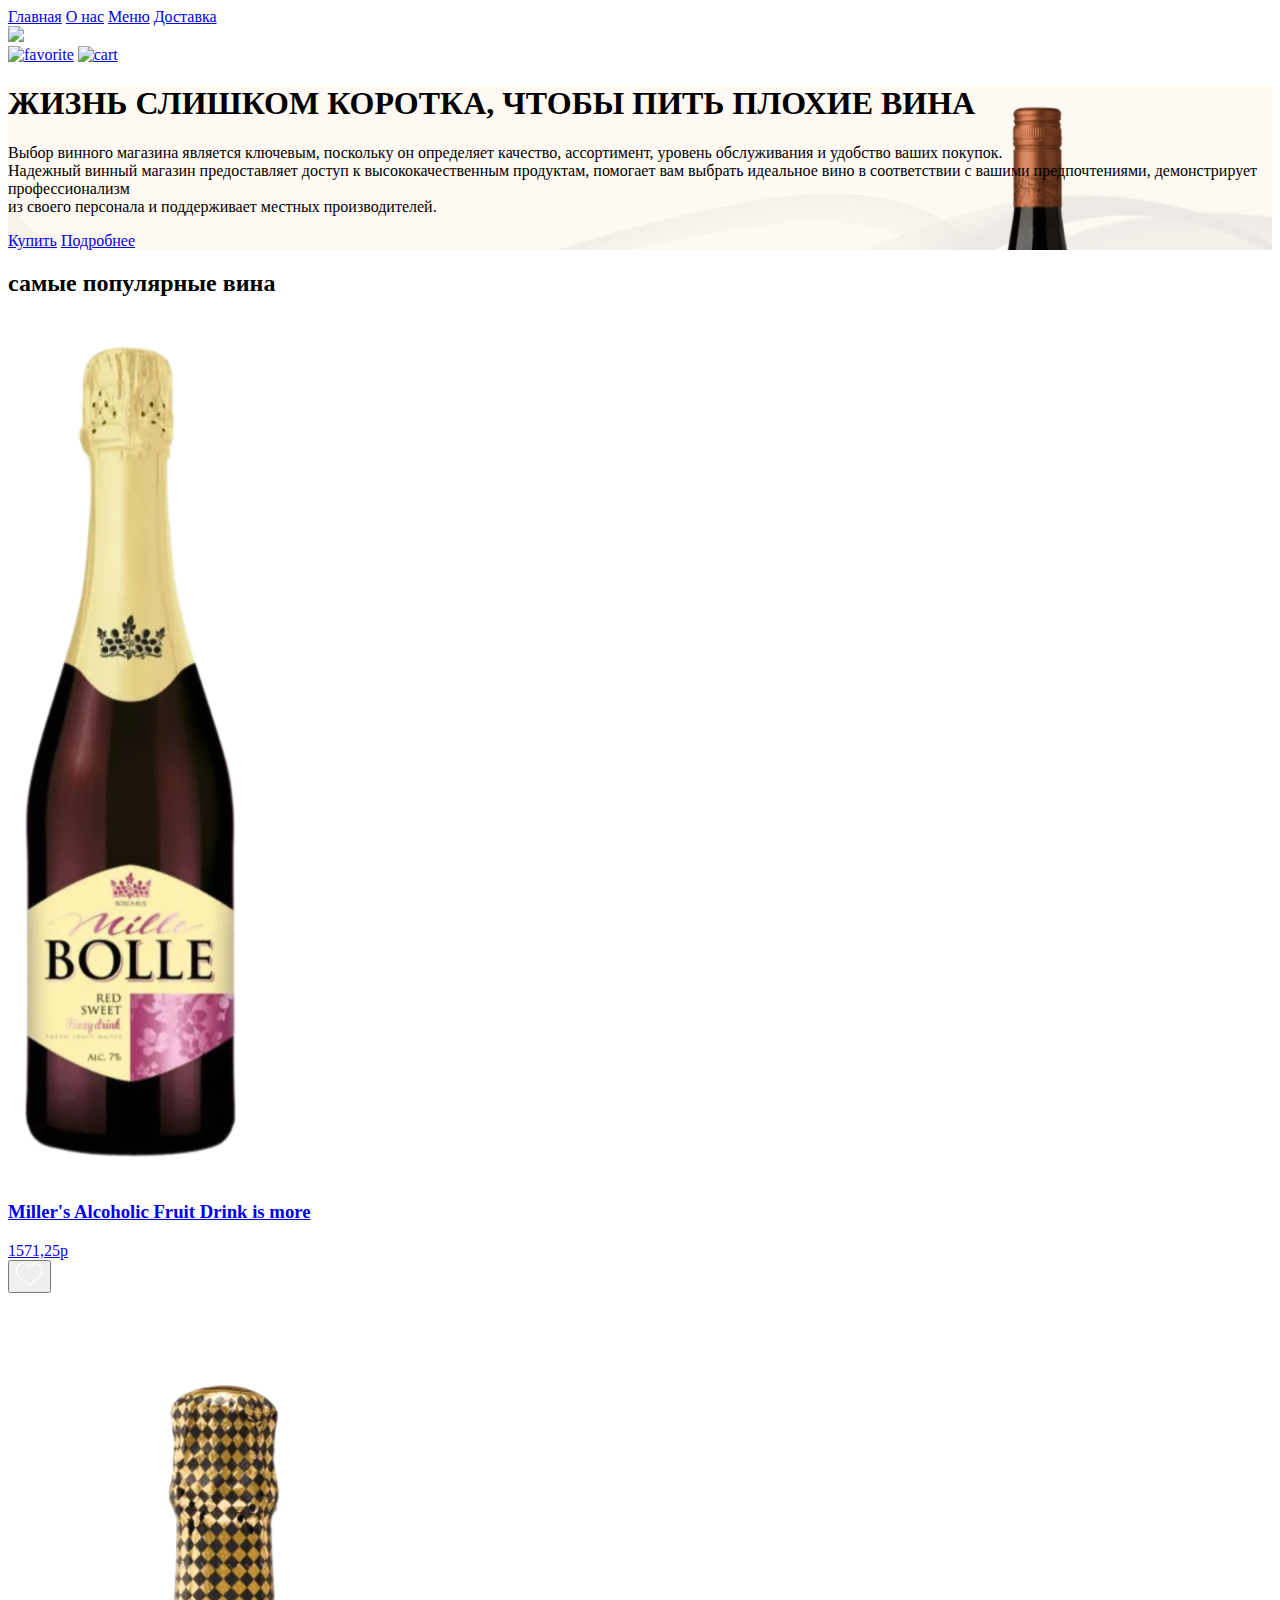
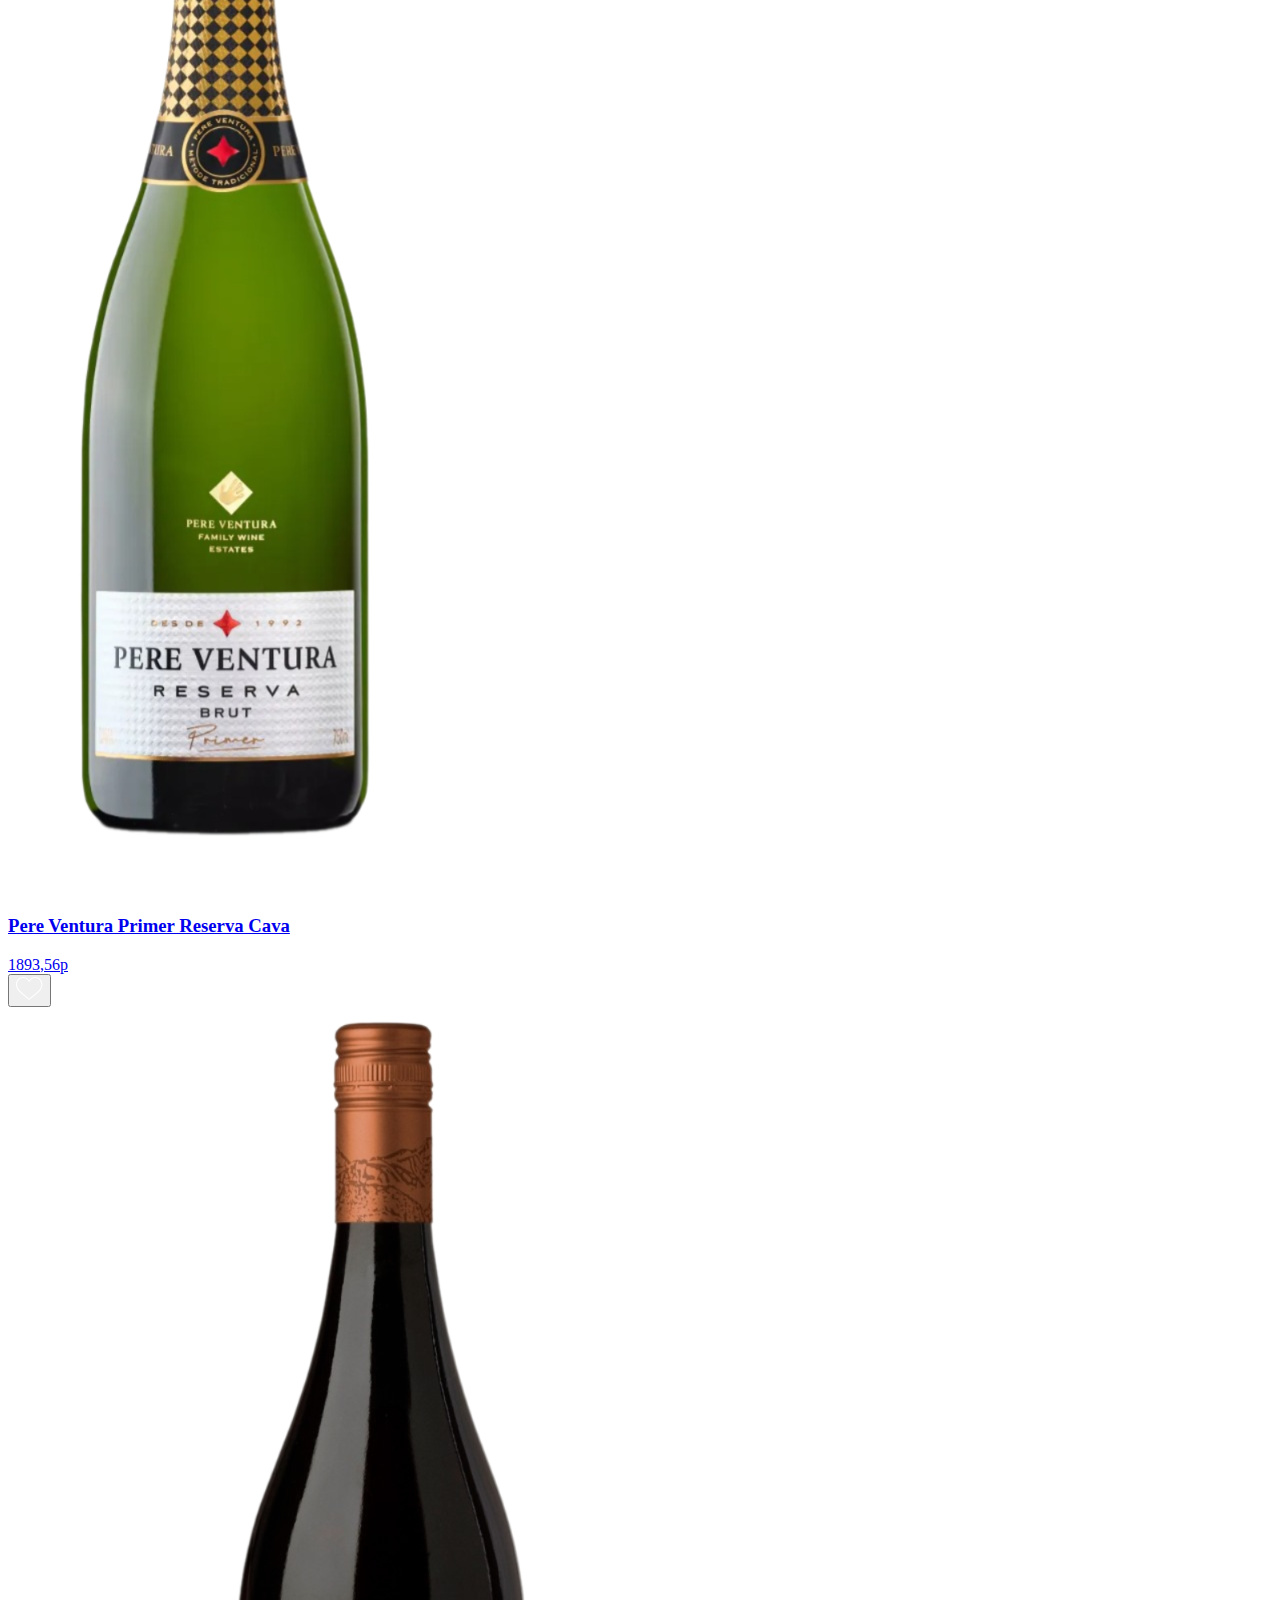
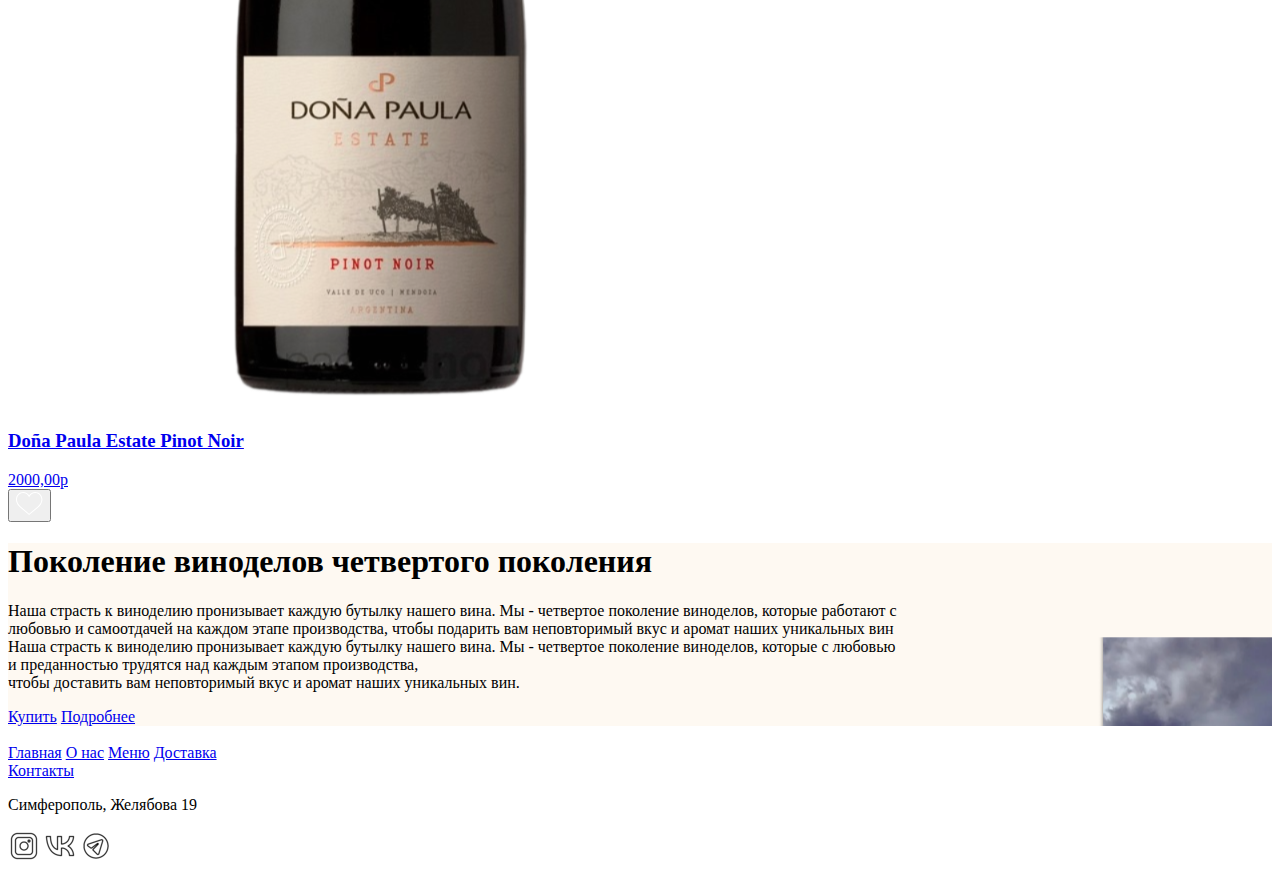
==== index.html @ 8133375e "Add files via upload" ====
<!DOCTYPE html>
<html lang="en">
<head>
    <meta charset="UTF-8">
    <meta name="viewport" content="width=device-width, initial-scale=1.0">
    <title>Constantino</title>
    <link rel="stylesheet" href="style.css">
    <link rel="shortcut icon" href="img/icons8-бокал-для-вина-48.png">
    <link rel="preconnect" href="https://fonts.googleapis.com">
    <link rel="preconnect" href="https://fonts.gstatic.com" crossorigin>
    <link href="https://fonts.googleapis.com/css2?family=Roboto:ital,wght@0,100;0,300;0,400;0,500;0,700;0,900;1,100;1,300;1,400;1,500;1,700;1,900&display=swap" rel="stylesheet">
   
</head>
<body>
    <script>
const result = confirm('Вам есть 18?');

console.log(result);
    </script>

    
    <div class="container">

        <header class="header">
            <div class="header-line">    
                <div class="container">
                    <div class="header-wraperr-contacts">
                        <div class="header-block">
                            <nav class="nav">
                                
                                <a class="nav-link active" href="index.html">Главная</a>
                                <a class="nav-link" href="indexp-adout.html">О нас</a>
                                <a class="nav-link" href="index 6.html">Меню</a>
                                <a class="nav-link" href="index 6.html">Доставка</a>
                            </nav>
        
                        </div>
                        <a href="#" class="logo"><img src="assets/Constantino (2).png" ></a>
                        <div class="header-block-right-contacts">
                            <div class="header-actions">                   
                                <a class="header-link" href="index 6.html"> <img src="img2/heart_icon-icons.com_48290.png" alt="favorite"></a>
                                <a class="header-link" href="index 6.html"> <img src="img2/3643737-cart-drop-shop-shopping-trolly_113425.png" alt=" cart"></a>
                            </div>
        
                        </div>
                    </div>
        
                </div>
            </header>
<div class="container">
<section>
    <div class="info" style="background-image: url(assets/img2/Group\ 13\ \(1\)\ 1.png);">
       
        
            <div class="info-wraperr">
                <div class="info-block">
                    <h1 class="block-title-in">ЖИЗНЬ СЛИШКОМ КОРОТКА, ЧТОБЫ ПИТЬ ПЛОХИЕ ВИНА</h1>
                    <p class="block-title-in-text">Выбор винного магазина является ключевым, поскольку он определяет качество, ассортимент, уровень обслуживания и удобство ваших покупок.<br>
                        Надежный винный магазин предоставляет доступ к высококачественным продуктам,
                        помогает вам выбрать идеальное вино в соответствии с вашими предпочтениями, демонстрирует профессионализм <br>
                        из своего персонала и поддерживает местных производителей.</p>
                         <div class="info-action">
                             <a   class="btn btn-main" href="index 6.html">Купить</a>
                             <a class="btn btn-seconday" href="index 4.html">Подробнее</a>
                         </div>
                     </div>
                 </div>
            </div>
        </div>

    </div>
</section>

<section>
    <div class="container">
        <h2 class="block-title">самые популярные вина</h2>
        <div class="products-wraperr">
            <div class="products-block">
                <a class="products-item" href="index 3.html">
                    <img  class="products-img" src="assets/img2/Remove-bg.ai_1707812772243.png" >
                    <h3 class="products-title">Miller's Alcoholic Fruit Drink is more</h3>
                    <div class="products-footer">
                        <div class="products-prise">
                            1571,25р
                        </div>
                        <button type="button" class="products-favorite">
                            <img src="assets/img2/favorite 1.svg" href="index 1.html" >
                        </button>
                    </div>
               </a>
            </div>

            <div class="products-block">
                <a class="products-item" href="index 2.html">
                    <img  class="products-img" src="assets/img2/Remove-bg.ai_1707818458191.png" >
                    <h3 class="products-title">Pere Ventura Primer Reserva Cava </h3>
                    <div class="products-footer">
                        <div class="products-prise">
                            1893,56р
                        </div>
                        <button type="button" class="products-favorite">
                            <img src="assets/img2/favorite 1.svg" >
                        </button>
                    </div>
               </a>
            </div> <div class="products-block">
                <a class="products-item" href="index 1.html">
                    <img  class="products-img" src="assets/img2/Remove-bg.ai_1707818249839.png" >
                    <h3 class="products-title">Doña Paula Estate Pinot Noir</h3>
                    <div class="products-footer">
                        <div class="products-prise">
                            2000,00р
                        </div>
                        <button type="button" class="products-favorite">
                            <img src="assets/img2/favorite 1.svg" >
                        </button>
                    </div>
               </a>
            </div>
        </div>
    </div>
</section>

<section>
    <div class="container">
        <div class="info" style="background-image: url(assets/img2/ffffff.png);">
        
            <div class="info-wraperr">
                <div class="info-block">
                    <h1 class="block-title-info">Поколение виноделов четвертого поколения</h1>
                    <p class="block-title-in-text">Наша страсть к виноделию пронизывает каждую бутылку нашего вина. Мы - четвертое поколение виноделов,
                         которые работают с <br>любовью и самоотдачей на каждом этапе производства, чтобы подарить вам неповторимый вкус и аромат наших уникальных вин<br>
                         Наша страсть к виноделию пронизывает каждую бутылку нашего вина. Мы - четвертое поколение виноделов, которые с любовью<br> и преданностью трудятся над каждым этапом производства,<br>
                          чтобы доставить вам неповторимый вкус и аромат наших уникальных вин.</p>
                         <div class="info-action">
                            <a class="btn btn-main" href="index 6.html">Купить</a>
                            <a class="btn btn-seconday" href="index 4.html">Подробнее</a>
                        </div>
                    </div>
                </div>
            </div>
        </div>

</section>


 <div class="container">   
  <div class="header-line">  
    <footer class="footer">

          
            <div class="footer-wraperr">
                <div class="footer-block">
                <a class="footer-logo" href="#">
                    <img class="footer-logo" src="assets/img2/Constantino (4).png" alt="">
                </a>
                </div>
                <div class="footer-block">
                <nav class="nav nav-footer">
                    <a class="nav-link active" href="index.html">Главная</a>
                    <a class="nav-link" href="index 4.html">О нас</a>
                    <a class="nav-link" href="index 6.html">Меню</a>
                    <a class="nav-link" href="index 6.html">Доставка</a>
                </nav>
                </div>
                <div class="footer-block">
                <nav class="nav nav-footer">
                    <a class="nav-link" href="index 5.html">Контакты</a>
                    <p class="nav-link">Симферополь, Желябова 19</p>
                   
 </nav> </div>

                <a class="nav-link" href="https://instagram.softonic.ru/" ><img src="assets/img2/social_network_media_meta_camera_instagram_icon_225454.png"></a>
                <a  class="nav-link" href="https://vk.com/feed">  <img src="assets/img2/social_media_vk_vkontakte_community_network_logo_icon_225423.png"></a>
                <a  class="nav-link" href="https://t.me/Mouse_ak"><img src="assets/img2/telegram_social_network_media_communication_icon_225440.png"></a> 


            
            </div>
        </div>
    </div>
</div>    
</div>
</footer>

</div></body>
</html>
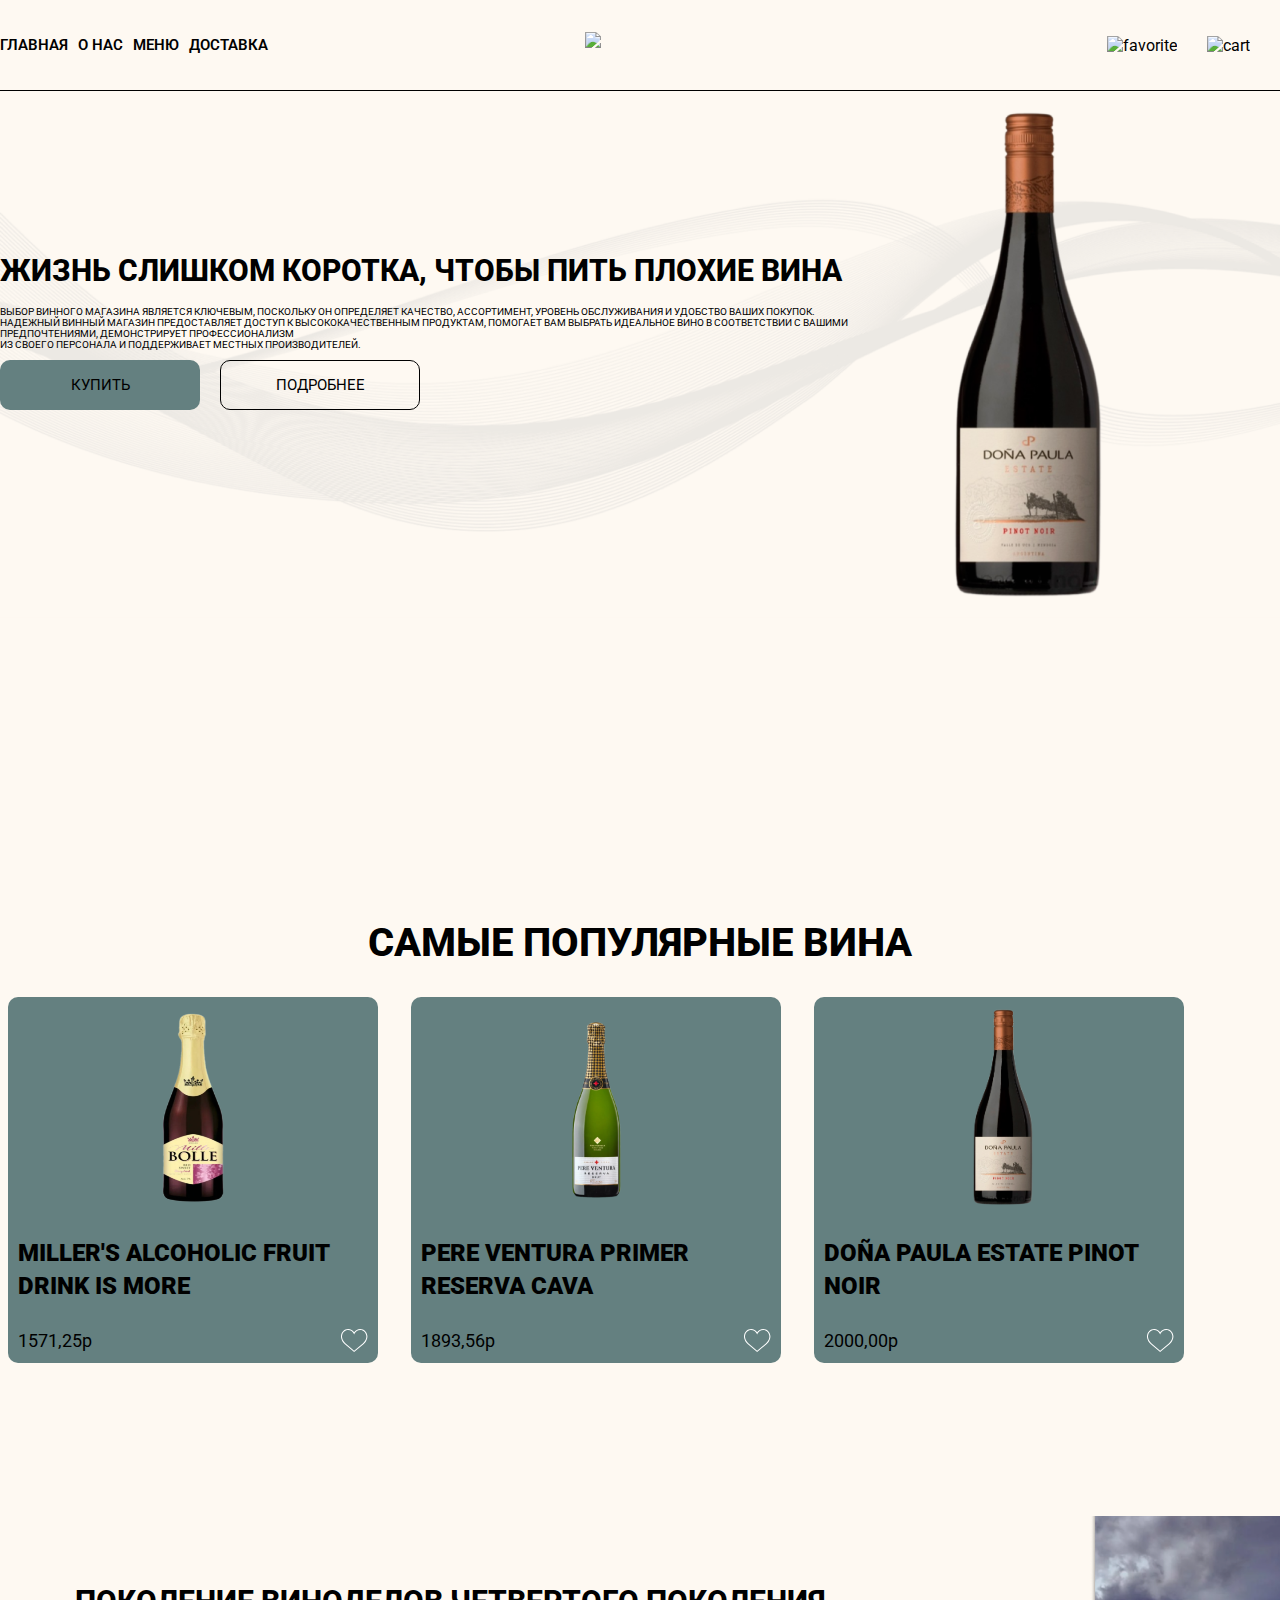
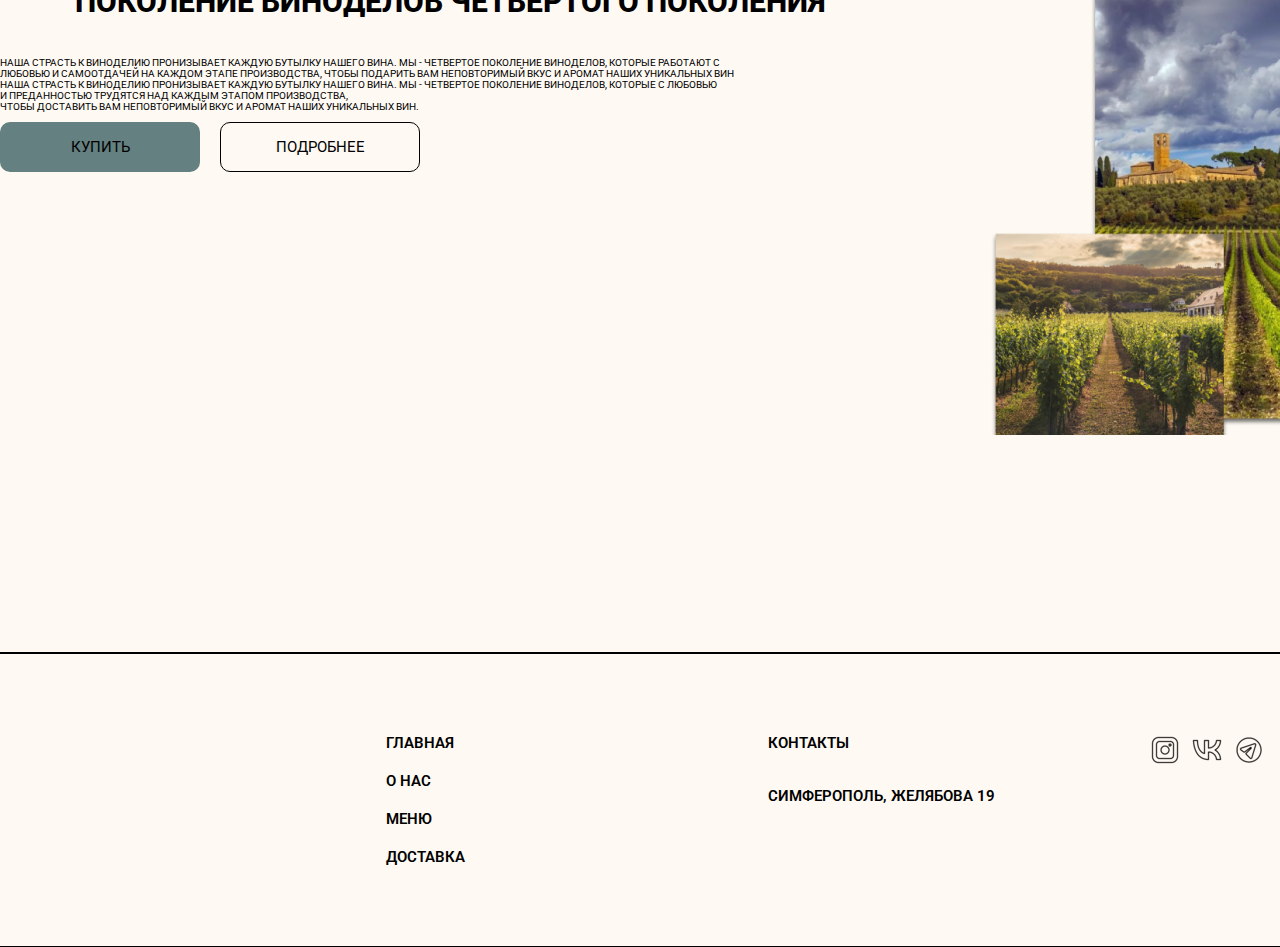
==== commit dee38e66: "Update index.html" ====
--- a/index.html
+++ b/index.html
@@ -4,7 +4,7 @@
     <meta charset="UTF-8">
     <meta name="viewport" content="width=device-width, initial-scale=1.0">
     <title>Constantino</title>
-    <link rel="stylesheet" href="style.css">
+    <link rel="stylesheet" href="css/style.css">
     <link rel="shortcut icon" href="img/icons8-бокал-для-вина-48.png">
     <link rel="preconnect" href="https://fonts.googleapis.com">
     <link rel="preconnect" href="https://fonts.gstatic.com" crossorigin>
@@ -184,4 +184,4 @@
 </footer>
 
 </div></body>
-</html>+</html>
--- a/css/style.css
+++ b/css/style.css
@@ -0,0 +1,875 @@
+html{
+    scroll-behavior: none;
+}
+* {
+    font-family: roboto;
+    box-sizing: border-box;
+    color: black;
+}
+.p{
+    margin: 0 0 5px;
+}
+.container {
+    width: 1280px;  
+    margin: 0 auto;
+}
+
+.btn {
+    min-width: 200px;
+    height: 50px;
+    display: inline-flex;
+    justify-content: center;
+    align-items: center;
+    font-size: 15px;
+    text-transform: uppercase;
+    border-radius: 10px;
+    transition: background-color .2s ease;
+    cursor: pointer;
+    border: 0;
+    outline: 0;
+}
+
+.btn-main:hover {
+    background-color: #2f5656;
+}
+
+.btn-main {
+    background-color: #648080;
+}
+
+.btn-seconday:hover {
+    background-color: #2f5656;
+}
+
+.btn-seconday {
+    border: 1px solid black;
+}
+
+body {
+    margin: 0;
+    background-color: #fef9f2;
+    color: black;
+}
+
+a {
+    color: black;
+    text-decoration: none;
+}
+
+img {
+    display: block;
+}
+
+/*header*/
+
+
+.header-line {
+    border-bottom: 1px solid black;
+}
+
+.header-block {
+    width: 40%;
+}
+.header-block-right-contacts{
+    display: flex;
+    justify-content: flex-end;
+}
+.header-block-right {
+    display: flex;
+    justify-content: flex-end;
+}
+
+.header-line-wraperr {
+    height: 30px;
+    display: flex;
+    align-items: center;
+    justify-content: space-between;
+}
+
+.header-phone {
+    font-weight: 400;
+    color: black;
+    font-size: 14px;
+}
+
+.header-wraperr {
+    height: 90px;
+    display: flex;
+    align-items: center;
+    justify-content: space-between;
+}
+
+
+
+.nav {
+    display: flex;    
+}
+.nav-footer{
+
+    flex-direction: column;
+    align-items: flex-start;
+}
+.nav-footer .nav-link{
+   margin-right: 0;
+   margin-bottom: 20px;
+}
+.nav-link {
+    margin-right: 10px;
+    color: black;
+    font-size: 15px;
+    font-weight: 600;
+    text-transform: uppercase;
+    transition: color 2s ease;
+}
+
+
+.nav-link:hover {
+    color: blueviolet;
+}
+
+.logo img {
+    height: 27px;
+    display: block;
+    margin-left: -225px;
+    
+
+}
+.info{background-repeat: no-repeat;}
+.header-actions {
+    display: flex;
+    align-items: center;
+}
+
+.header-link {
+    margin-right: 30px;
+
+}
+
+
+/*info*/
+
+.info-block{
+    padding-top: 145px;
+    width: 900px;
+}
+.info-block {
+padding-bottom: 480px;
+background-repeat: no-repeat;
+}
+
+.info-title {
+     text-transform: uppercase;
+    margin: 0 0 35px;
+    font-size: 20px;
+    font-weight: 900;
+    line-height: 1.4;
+   
+
+}
+
+.info-action {
+    display: flex;
+}
+
+.info-action .btn-main {
+    margin-right: 20px;
+}
+
+/*catalog*/
+.block-title {
+    margin-bottom: 0 0 40px;
+    font-size: 40px;
+    line-height: 1;
+    font-weight: 800;
+    color: rgb(0, 0, 0);
+    text-transform: uppercase;
+    text-align: center;
+}
+
+
+.products-wraperr {
+display: flex;
+flex-wrap: wrap;
+margin: 0 -10px;
+}
+.products-img{
+    max-height: 200px;
+    min-width: 70px;
+    margin: 0 auto 30px;
+    display: block;
+}
+.products-block {
+    width: 400px;
+    height: 400px;
+    padding: 0 15px ;
+    margin-bottom: 25px;
+    margin-left: 3px;
+}
+
+.products-item {
+    padding: 10px;
+   border-radius: 10px;
+   background-color:  #648080;
+   transition: background-color .2s ease;
+   display: block;
+}
+
+.products-item:hover {
+    background-color:  #6480808e;
+    
+}
+.products-title {
+    margin: 0 0 25px;
+    font-size: 24px;
+    font-weight: 900;
+    line-height: 1.4;
+    text-transform: uppercase;
+}
+
+.products-footer {
+    display: flex;
+    justify-content: space-between;
+    align-items: center;
+}
+
+.products-prise {
+    font-size: 18px;
+    display: flex;
+}
+
+.products-favorite {
+    background: none;
+    padding: 0;
+    border: 0;
+}
+
+.btn-main-two:hover {
+    background-color: #2f5656;
+}
+
+.btn-main-two {
+    background-color: #648080;
+    margin-right: 20px;
+}
+
+
+/*footer*/
+.footer{
+    border-top: 2px solid #000;
+    padding-top: 80px;
+    padding-bottom: 60px;
+    background-repeat: no-repeat;
+}
+.footer-wraperr{
+    display: flex;
+    margin: 0 5px;
+   
+}
+.footer-block{
+    width: 33%;
+    padding: 0 0px ;
+}
+
+/*contacts*/
+.info-title-contact{
+  margin-left: 485px;
+    font-size: 60px;
+    font-weight: 900;
+    line-height: 1.4;
+    text-transform: uppercase;
+    color: white;
+    text-align: center;
+}
+
+.contacts{
+    padding: 100px 0;
+    background-color: white;
+    
+
+}
+.contacts-form{
+ 
+min-width: 440px;
+}
+.form-row{
+    display: flex;
+    margin: 0 -20px;
+}
+.form-grop{
+    margin-bottom: 30px;
+flex: 1;
+padding: 0 20px;
+position: relative;
+}
+.input:not(::placeholder-shown)+ .label{
+    transform: translateY(-15px);
+font-size: 12px;
+}
+.input{
+    width: 100%;
+    padding: 9px 0;
+    outline: 0;
+    border: 0;
+    color: #000;
+    font-size: 15px;
+    border-bottom: 1px solid black;
+    background-color: transparent;
+}
+.label{
+    letter-spacing: 0.15px;
+    color: #000;
+    position: absolute;
+    top: 10px;
+    left: 20px;
+    transition: all 2s ease;
+}
+
+.info-action-two-contacts {
+    display: flex;
+  text-align: right;
+}
+
+.info-action-two-contacts .btn-main-two {
+    margin-left: 465px;
+}
+.info-contacts{
+margin-bottom: 95px;
+}
+.info-wraperr-contacts{
+    display: flex;
+    margin: 0 -10px;
+}
+.info-block-contacts{
+    width: 33%;
+    padding: 0 10px;
+}
+.info-item-contacts{
+    background-color: #fef9f2;
+    box-shadow: 0 0 15px rgba(0, 0,0,25);
+    padding: 40px 40px 30px;
+}
+.info-img-contacts img { 
+    height: 30px;
+}                     
+.info-title-contacts{
+    margin-bottom: 10px;
+    font-size: 18px;
+    font-weight: bold;
+}                        
+.info-text-contacts{
+    font-size: 18px;
+    color: #B7B7B7;
+}
+.info-img-contacts{
+margin-bottom: 20px;
+
+}
+.product{
+padding: 4px;
+display: flex;
+flex-direction: column;
+background: white;
+border-radius: 12px;
+min-height: 243px;
+}
+
+.info-block {
+    padding-bottom: 480px;
+  
+}
+
+.block-title-info{
+    margin-bottom: 40px;
+    font-size: 30px;
+    line-height: 1;
+    font-weight: 800;
+    color: rgb(0, 0, 0);
+    text-transform: uppercase;
+    text-align: center; 
+}
+.block-title-in{
+    margin-bottom: 0 0 25px;
+    font-size: 30px;
+    line-height: 1;
+    font-weight: 800;
+    color: rgb(0, 0, 0);
+    text-transform: uppercase;
+    
+}
+.block-title-in-text{
+    margin-bottom: 0 0 5px;
+    font-size: 10px;
+   
+    color: rgb(0, 0, 0);
+    text-transform: uppercase;
+
+}
+.img-card{
+    width: 50%;
+}
+.h{
+    display:flex;
+}
+.p{
+    padding-top: 176px;
+    padding-left: 110px;
+}
+.m-img{
+    width: 150%;
+    padding: 15px;
+}
+.p h1{
+    font-size: 23px;
+}
+.p p{
+font-size: 10px;
+}
+.c{
+width: 100%;
+}
+.c img{
+
+    width: 200%;
+}
+.m-h{
+    color: #ffffff;
+    text-align: center;
+    padding-top: 125px;
+    padding-bottom: 125px;
+    background-image: url(img2/1167-visiter-une-distillerie-de-whisky-ecosse.jpg);
+    background-repeat: no-repeat;
+}
+
+.header-wraperr-contacts{
+    height: 90px;
+    display: flex;
+    align-items: center;
+    justify-content: space-between;
+}
+.contacts{
+    background-color: white;
+}
+.c-card {
+    display:inline-block;
+    width: 300px; 
+    height:200px;
+   
+    
+}
+.h-card{
+    padding-top: 25px;
+    width: 700px; 
+    padding-bottom: 125px;
+    display:inline-block;
+}
+.img-card-two{
+    width: 100%;
+}
+@media screen and (max-width:1100px) {
+   
+    .header-block {
+        width: 50%;
+        font-size: 12px;
+    }
+    .logo img {
+
+        margin-left: -135px;
+    
+    }
+    .p{
+        padding-top: 126px;
+       
+    }
+
+}
+@media screen and (max-width:997px) {
+    .header-block {
+        width: 60%;
+        font-size: 12px;
+    }
+    .logo img {
+        opacity: 0;
+    
+    }
+    .p{
+        padding-top: 126px;
+       
+    }
+
+}
+@media screen and (max-width:768px) {
+    .header-block {
+        width: 90%;
+        font-size: 10px;
+    }
+    .logo img {
+        opacity: 0;
+    
+    }
+    .p{
+        padding-top: 40px;
+        padding-left: 220px;
+        padding-right: 40px;
+       
+    }
+    .m-img{
+        width: 250%;
+    }
+
+.img-adout{
+    width: 200%;
+}
+.footer-logo{
+    width: 9px;
+}
+
+}
+
+
+@media screen and (max-width:473px) {
+    .header-block {
+        width: 380%;
+        font-size: 9px;
+    }
+
+    .logo img {
+        opacity: 0;
+    
+    }
+    .p{
+        padding-top: 26px;
+        padding-left: 0px;
+       
+    }
+    .m-img{
+        width: 250%;
+    }
+.footer-logo{
+    width: 100%;
+}
+.img-adout{
+    width: 260%;
+}
+.m img{
+width: 200px;
+height: 285px;
+
+}
+.footer-logo{
+    opacity: 0;
+    
+}
+.header-block-right {
+   width: 10%;
+   opacity: 0;
+}
+}
+
+
+
+
+@media screen and (max-width:1600px) {
+   .contacts-form{
+    max-width: 1368px;
+   }
+.info-contacts{
+    max-width: 1368px;
+    padding-left: 205px;
+}
+.info-item-contacts{
+    padding:  20px 5px 10px;
+   
+}
+.info-block-contacts {
+    width: 29%;
+    padding: 0 10px;
+
+}
+}
+
+
+@media screen and (max-width:1101px) {
+
+.logo img{
+    margin-left: -395px;
+    
+}
+
+.header-block-right-contacts {
+    opacity: 0;
+}
+.contacts{
+    padding-left: 85px;
+}
+.info-contacts{
+   padding-left: 65px;
+   max-width: 800px;
+}
+.contacts-form{
+    max-width: 600px;
+}
+.info-item-contacts{
+    padding:  20px 5px 10px;
+  
+   
+}
+.info-block-contacts {
+    width: 25%;
+    padding: 0 10px;
+
+}
+}
+@media screen and (max-width:768px) {
+    .info-block-contacts {
+        width: 18%;
+        padding: 0 10px;
+    
+    }
+    .header-block {
+        width: 90%;
+        font-size: 10px;
+    }
+    .logo img {
+       padding-left: 25px;
+    
+    }
+    .p{
+        padding-top: 40px;
+        padding-left: 220px;
+        padding-right: 40px;
+       
+    }
+    .m-img{
+        width: 250%;
+    }
+
+.img-adout{
+    width: 200%;
+}
+.footer-logo{
+   opacity: 0;
+}
+.footer-wraperr{   
+        display: flex;
+        margin: 0 -5px;
+       margin-left: 15px;
+}
+.footer-block{
+    margin-left: -215px;
+   margin-right: 9px;
+}
+.nav-footer{
+    margin-right: 53px;
+}
+}
+
+@media screen and (max-width:576px) {
+    .header-wraperr-contacts{
+        width: 100%;
+    }
+    .header{
+        width: 1200px;
+    }
+    .footer{
+        width: 1200px;
+    }
+    .header-block {
+        
+        font-size: 9px;
+    }
+
+    .logo img {
+        opacity: 0;
+    
+    }
+    .p{
+        padding-top: 26px;
+        padding-left: 0px;
+       
+    }
+    .m-img{
+        width: 250%;
+    }
+.footer-logo{
+    width: 100%;
+}
+.img-adout{
+    width: 1200px;
+}
+.m img{
+width: 200px;
+height: 285px;
+
+}
+.footer-logo{
+    opacity: 0;
+    
+}
+.header-block-right-contacts {
+   width: 10%;
+   opacity: 0;
+}
+}
+@media screen and (max-width:378px) {
+.c{
+    min-width: 478px;
+}
+    .footer{
+        width: 1200px;
+    }
+    .logo img {
+        opacity: 0;
+    
+    }
+
+
+.footer-logo{
+    width: 100%;
+}
+.img-adout{
+   min-width: 378px;
+   margin-left: -200px;
+}
+
+.footer-logo{
+    opacity: 0;
+    
+}
+.header-block-right-contacts {
+   width: 10%;
+   opacity: 0;
+}
+}
+
+
+
+
+
+
+
+
+
+
+
+
+
+
+@media screen and (max-width:768px) {
+
+    
+    .h-card{
+        padding-top: 25px;
+
+        padding-bottom: 25px;
+       
+    }
+    .img-card-two{
+        width: 100%;
+    
+    }
+
+
+
+
+    .header-block {
+        width: 90%;
+        font-size: 10px;
+    }
+    .logo img {
+       padding-left: 25px;
+    
+    }
+
+.footer-logo{
+   opacity: 0;
+}
+
+.footer-wraperr{   
+        display: flex;
+        margin: 0 -5px;
+       margin-left: 15px;
+}
+.footer-block{
+    margin-left: -215px;
+   margin-right: 9px;
+}
+.nav-footer{
+    margin-right: 53px;
+}
+}
+
+@media screen and (max-width:576px) {
+       
+    .h-card{
+        padding-top: 25px;
+
+        padding-bottom: 25px;
+       
+    }
+    .img-card-two{
+        width: 100%;
+    
+    }
+
+
+
+
+    .header-block {
+        width: 90%;
+        font-size: 10px;
+    }
+    .logo img {
+       padding-left: 25px;
+    
+    }
+
+.footer-logo{
+   opacity: 0;
+}
+
+.footer-wraperr{   
+        display: flex;
+        margin: 0 -5px;
+       margin-left: 15px;
+}
+.footer-block{
+    margin-left: -215px;
+   margin-right: 9px;
+}
+.nav-footer{
+    margin-right: 53px;
+}
+}
+@media screen and (max-width:378px) {
+.c{
+    min-width: 478px;
+}
+    
+    .logo img {
+        opacity: 0;
+    
+    }
+
+footer{
+    height: 134px;
+}
+.footer-logo{
+    width: 100%;
+}
+.img-adout{
+   min-width: 378px;
+   margin-left: -200px;
+}
+
+.footer-logo{
+    opacity: 0;
+    
+}
+html{
+   padding-bottom: -125px;
+}
+.header-block-right-contacts {
+   width: 10%;
+   opacity: 0;
+}
+}
